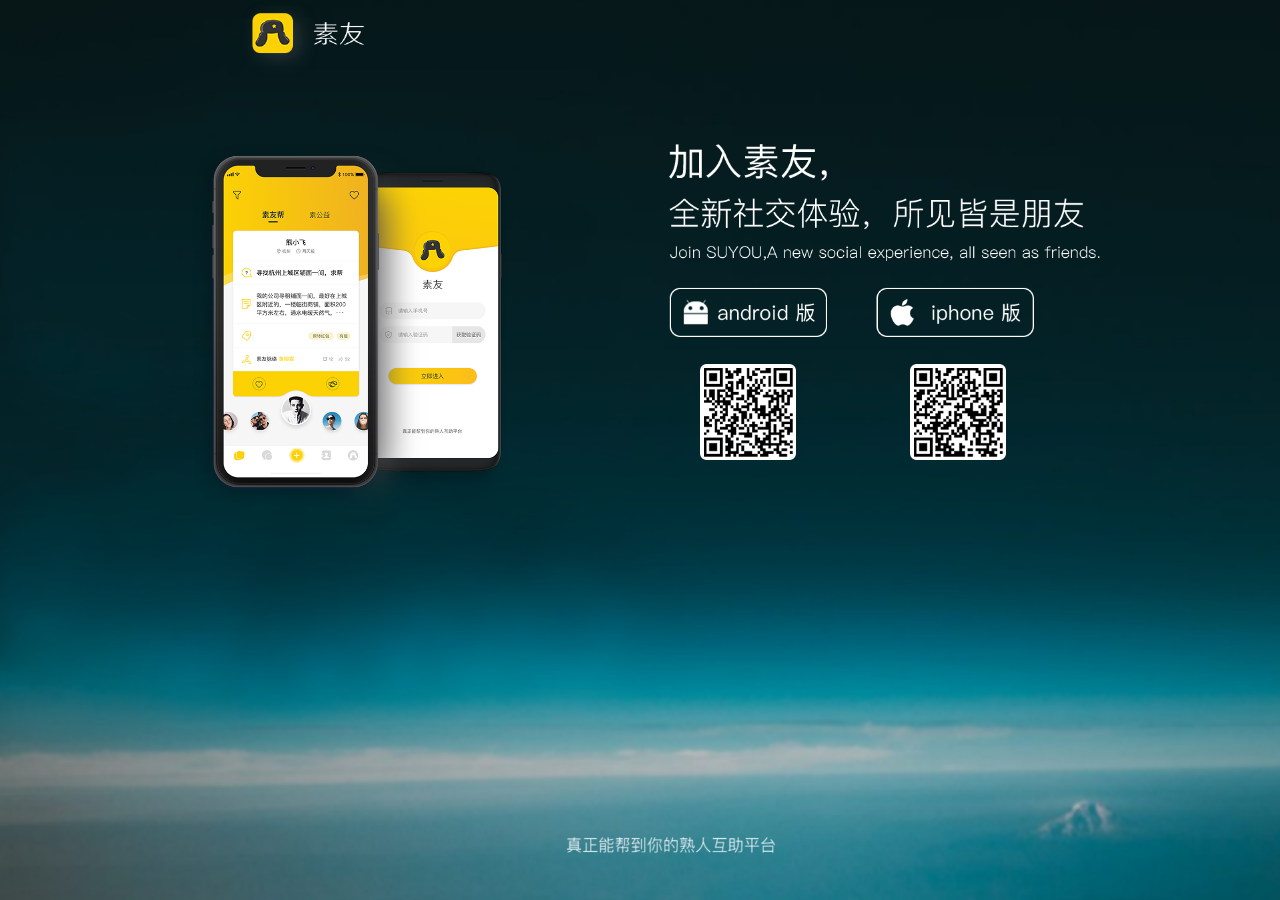
==== pc/index.html @ a1555e41 "add pc index" ====
<!DOCTYPE html>
<html lang="en">
<head>
    <meta charset="UTF-8">
    <meta name="viewport"
          content="width=device-width, user-scalable=no, initial-scale=1.0, maximum-scale=1.0, minimum-scale=1.0"/>
    <meta name="keywords" content="素友，六度人脉，熟人社交，帮忙"/>
    <title>素友</title>
    <link rel="stylesheet" href="index.css">
    <script>
        +function () {
            remLayout();
            function remLayout() {
                var designSize = 1920; // 设计图尺寸
                var html = document.documentElement;
                var wW = html.clientWidth;// 窗口宽度
                var rem = wW * 100 / designSize;
                document.documentElement.style.fontSize = rem + 'px';
                console.log(rem);
            }

            window.onresize = remLayout;
        }();
    </script>
<body>
<div class="content">
    <header class="logo"></header>
    <main class="main">
        <div class="phone"></div>
        <div class="des">
            <div class="text"></div>
            <div class="code">
                <span class="android"></span>
                <span class="ios"></span>
            </div>
        </div>
    </main>
    <footer class="footer"></footer>
</div>
<script type="text/javascript">
</script>
</body>
</html>
---- pc/index.css ----
html, body {
    height: 100%;
    width: 100%;
    margin: 0;
    padding: 0;
    list-style: none;
}

html {
    font-size: 100px;
}

body {
    overflow: hidden;
    position: fixed;
    width: 100%;
    height: 100%;
    background: url("images/bg.png") no-repeat;
    background-size: 100% 100%;
    font-size: 14px;
}

.content {
    margin-left: 2.9rem;
    /*margin-bottom: 0.7rem;*/
}

.content .logo {
    margin-left: 0.7rem;
    background: url("images/logo.png") no-repeat;
    background-size: 100% 100%;
    width: 1.86rem;
    height: 1.16rem;
}

.content .main {
    margin-top: 1rem;
}

.content .main .phone {
    width: 5.9rem;
    height: 7.12rem;
    background: url("images/phone.png") no-repeat;
    background-size: 80% 80%;
    float: left;
}

/*右侧文字区域*/
.content .main .des {
    float: left;
    margin-left: 1.24rem;
}
.content .main .des .text{
    width: 6.46rem;
    height: 2.9rem;
    background: url("images/text.png") no-repeat;
    background-size: 100% 100%;
}

.content .main .des .code{
    margin-top:0.4rem;
    margin-left:0.46rem;
}
.content .main .des .code .android{
    display: inline-block;
    width: 1.44rem;
    height: 1.44rem;
    background: url("images/android.png") no-repeat;
    background-size: 100% 100%;
}
.content .main .des .code .ios{
    display: inline-block;
    width: 1.44rem;
    height: 1.44rem;
    margin-left:1.66rem;
    background: url("images/ios.png") no-repeat;
    background-size: 100% 100%;
}
.clearfloat{
    clear:both;
}
/*footer*/
.content .footer{
    position: fixed;
    bottom: 0.7rem;
    display: block;
    width: 3.12rem;
    height: 0.24rem;
    background: url("images/text_footer.png") no-repeat;
    background-size: 100% 100%;
    margin-left: 5.6rem;
}
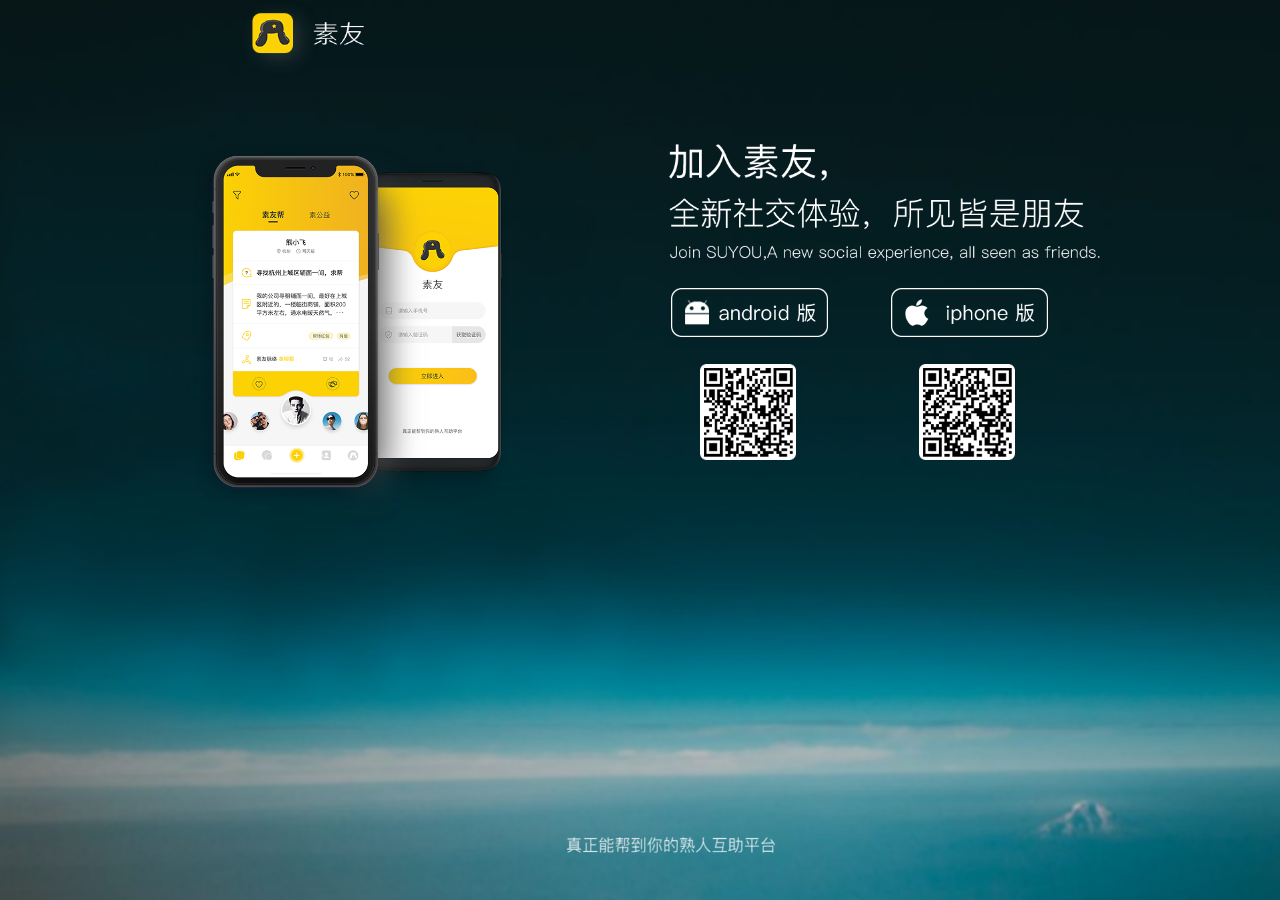
==== commit 4882ca93: "添加超链接" ====
--- a/pc/index.html
+++ b/pc/index.html
@@ -28,7 +28,17 @@
     <main class="main">
         <div class="phone"></div>
         <div class="des">
-            <div class="text"></div>
+            <div class="text">
+                <div class="text_up"></div>
+                <div class="text_down">
+                    <a class="code" href="https://www.baidu.com">
+                        <span class="code_and"></span>
+                    </a>
+                    <a class="code" href="https://www.baidu.com">
+                        <span class="code_ios"></span>
+                    </a>
+                </div>
+            </div>
             <div class="code">
                 <span class="android"></span>
                 <span class="ios"></span>
--- a/pc/index.css
+++ b/pc/index.css
@@ -45,18 +45,52 @@
     float: left;
 }
 
-/*右侧文字区域*/
+/*右侧区域*/
 .content .main .des {
     float: left;
     margin-left: 1.24rem;
 }
+/*文字*/
 .content .main .des .text{
     width: 6.46rem;
     height: 2.9rem;
-    background: url("images/text.png") no-repeat;
+    /*background: url("images/text.png") no-repeat;*/
+    /*background-size: 100% 100%;*/
+}
+.content .main .des .text .text_up{
+    width: 6.46rem;
+    height: 1.76rem;
+    background: url("images/text_suyou.png") no-repeat;
     background-size: 100% 100%;
 }
-
+/*按钮*/
+.content .main .des .text .text_down{
+    /*margin-top: 0.4rem;*/
+    width: 6.46rem;
+    height: 0.74rem;
+}
+.content .main .des .text .text_down .code{
+    display: inline-block;
+    width: 2.36rem;
+    height: 0.74rem;
+}
+.content .main .des .text .text_down .code .code_and{
+    display: inline-block;
+    width: 2.36rem;
+    height: 0.74rem;
+    background: url("images/text_and.png") no-repeat;
+    background-size: 100% 100%;
+    margin-left: -0.43rem;
+}
+.content .main .des .text .text_down .code .code_ios{
+    display: inline-block;
+    width: 2.36rem;
+    height: 0.74rem;
+    background: url("images/text_ios.png") no-repeat;
+    background-size: 100% 100%;
+    /*margin-left: -0.23rem;*/
+}
+/*二维码*/
 .content .main .des .code{
     margin-top:0.4rem;
     margin-left:0.46rem;
@@ -72,7 +106,7 @@
     display: inline-block;
     width: 1.44rem;
     height: 1.44rem;
-    margin-left:1.66rem;
+    margin-left:1.8rem;
     background: url("images/ios.png") no-repeat;
     background-size: 100% 100%;
 }
